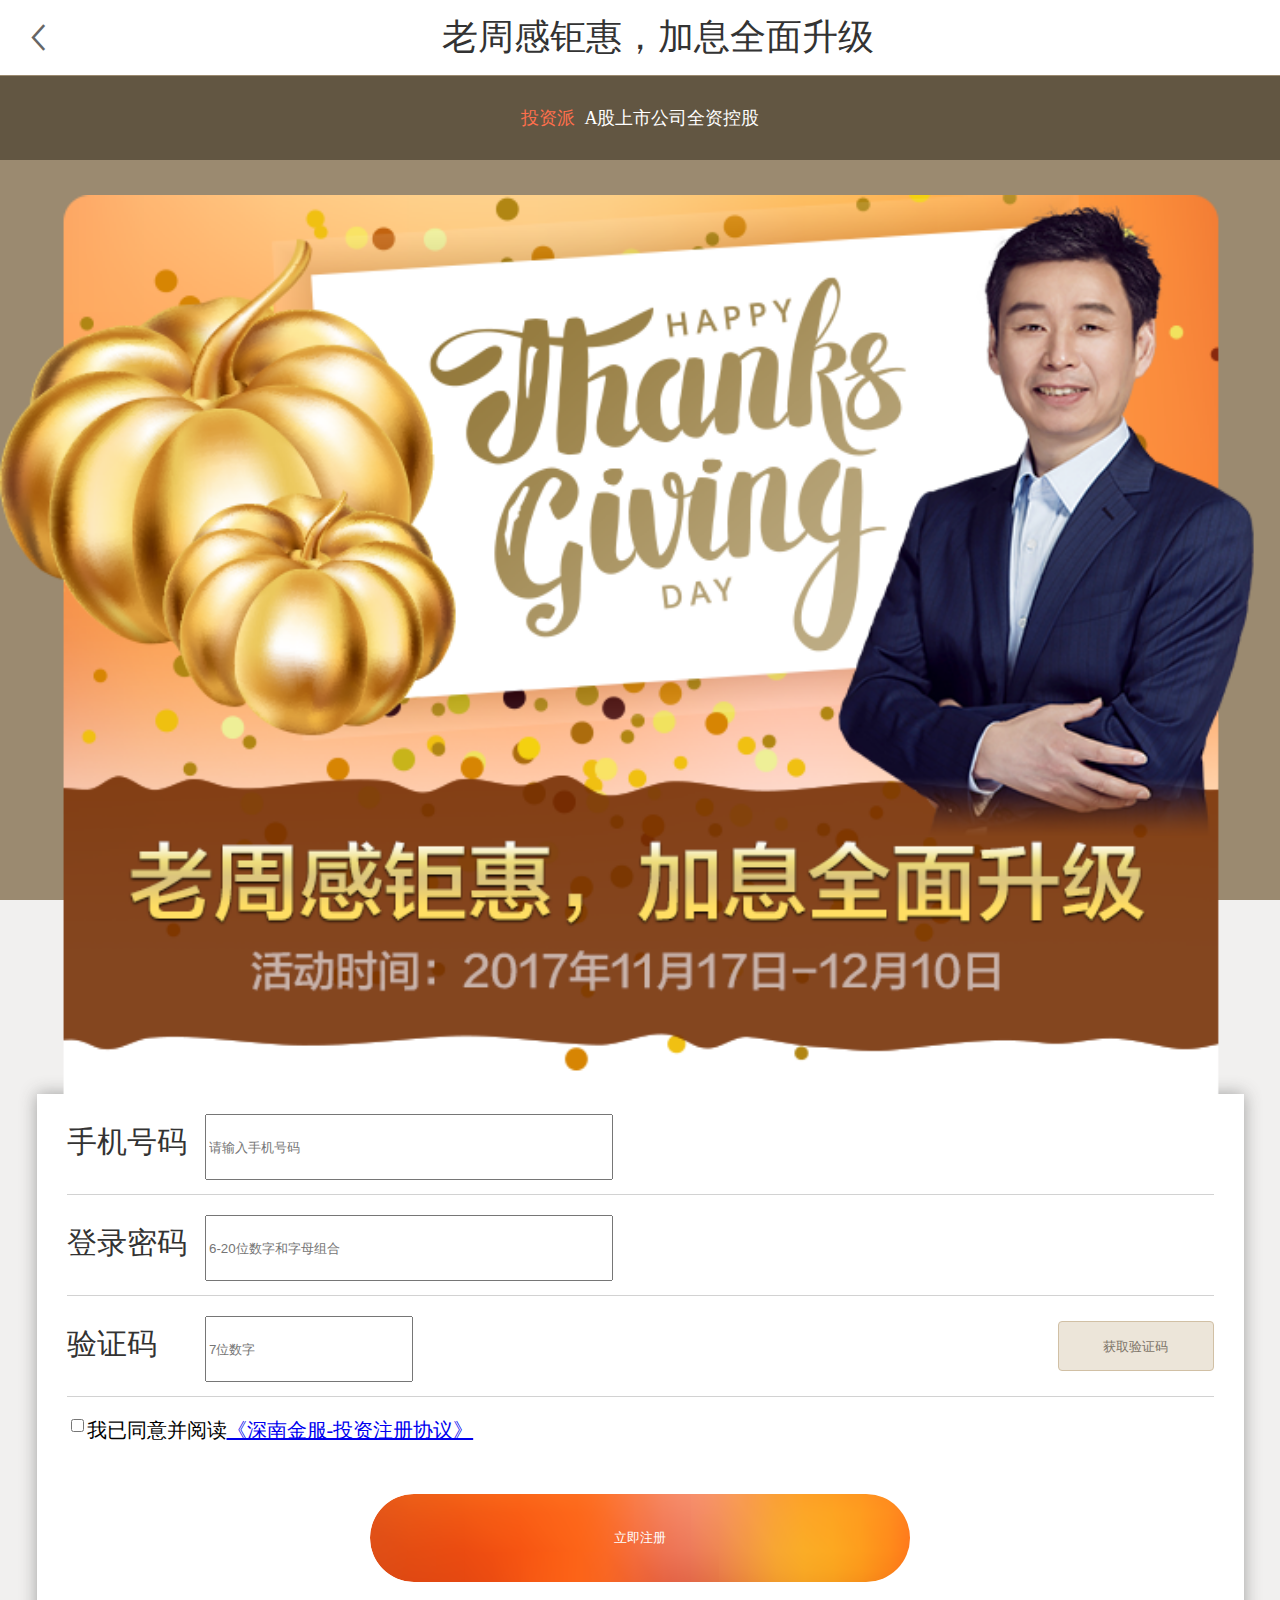
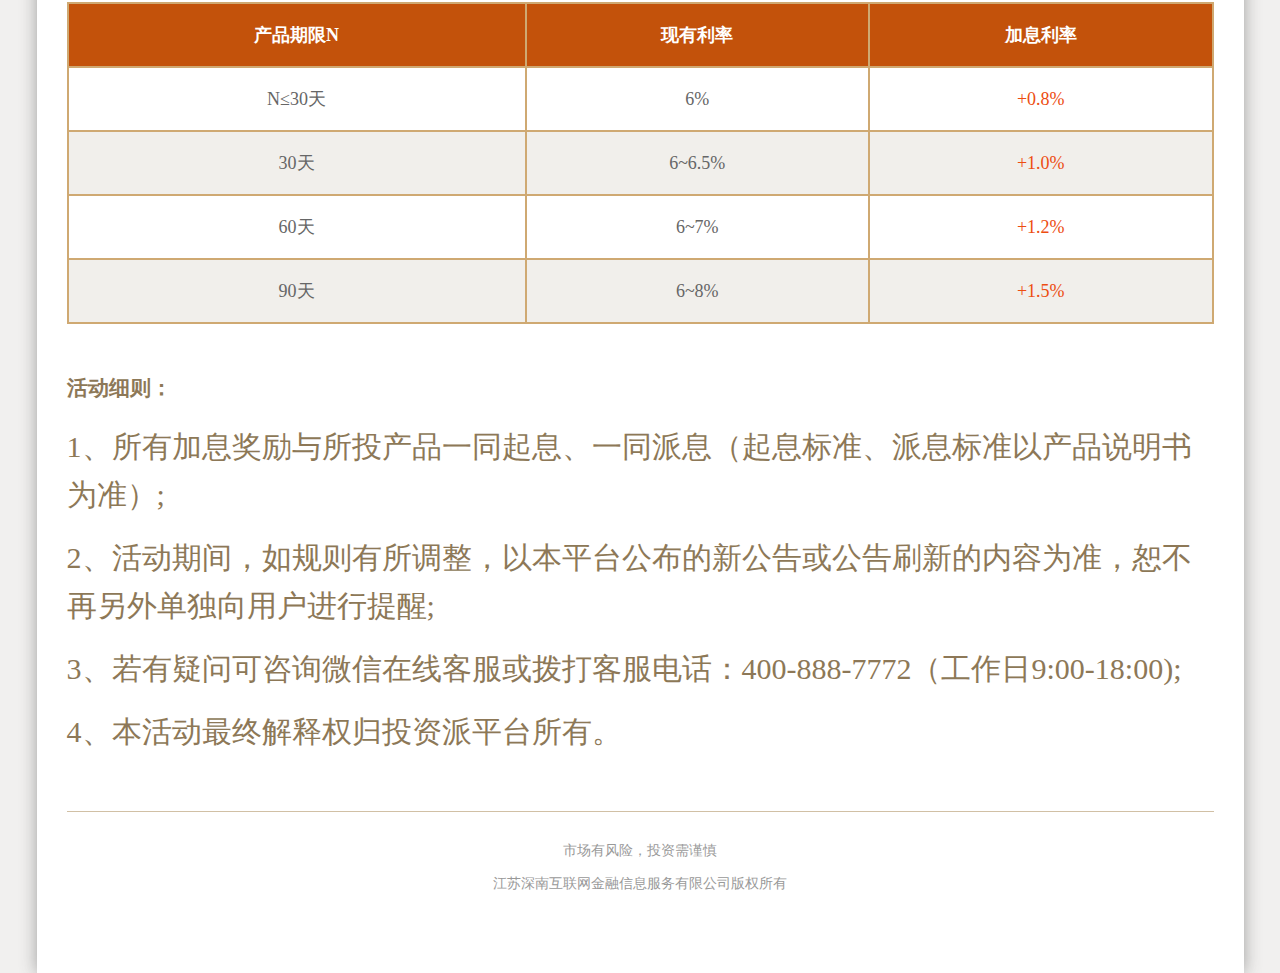
==== index.html @ 1e264dfa "手机页面测试" ====
<!DOCTYPE html>
<html lang="en">
<head>
    <meta charset="UTF-8">
    <title>活动落地页</title>
    <meta name="viewport" content="width=device-width,minimum-scale=1.0,maximum-scale=1.0,user-scalable=no,minimal-ui">
    <link rel="stylesheet" href="./css/index.css"/>
</head>
<body>
<div class="body-bg"><!--填充色--></div>
<div class="header">
    <a href="#">
        <i class="icon-font icon-next"></i>
    </a>
    <h1>老周感钜惠，加息全面升级</h1>
</div>
<div class="logo-title">
    <span>投资派</span>A股上市公司全资控股
</div>
<div class="content">
    <img class="banner" src="./images/banner.png">
    <div class="content-main">
        <form class="reg-form">
            <div class="list">
                <label>手机号码</label>
                <input name="mobile" placeholder="请输入手机号码">
            </div>
            <div class="list">
                <label>登录密码</label>
                <input name="password" placeholder="6-20位数字和字母组合">
            </div>
            <div class="list">
                <label>验证码</label>
                <input name="password" style="width: 2rem" placeholder="7位数字">
                <button id="sendCodeBtn" class="btn">获取验证码</button>
            </div>
            <div class="agree">
                <label>
                    <input type="checkbox" name="agree" style="float:left;margin-top: 2px" />
                    我已同意并阅读<a href="#">《深南金服-投资注册协议》</a>
                </label>
            </div>
            <button type="submit" class="reg-btn" href="#">立即注册</button>
        </form>
        <div class="content-info">
            <table class="table">
                <thead>
                <tr>
                    <th>产品期限N</th>
                    <th>现有利率</th>
                    <th>加息利率</th>
                </tr>
                </thead>
                <tbody>
                <tr>
                    <td>N≤30天</td>
                    <td>6%</td>
                    <td>+0.8%</td>
                </tr>
                <tr>
                    <td>30天<N≤60天</td>
                    <td>6~6.5%</td>
                    <td>+1.0%</td>
                </tr>
                <tr>
                    <td>60天<N≤90天</td>
                    <td>6~7%</td>
                    <td>+1.2%</td>
                </tr>
                <tr>
                    <td>90天<N≤180天</td>
                    <td>6~8%</td>
                    <td>+1.5%</td>
                </tr>
                </tbody>
            </table>
            <h3 class="activity-title">活动细则：</h3>
            <ul class="activity-list">
                <li>1、所有加息奖励与所投产品一同起息、一同派息（起息标准、派息标准以产品说明书为准）;</li>
                <li>2、活动期间，如规则有所调整，以本平台公布的新公告或公告刷新的内容为准，恕不再另外单独向用户进行提醒;</li>
                <li>3、若有疑问可咨询微信在线客服或拨打客服电话：400-888-7772（工作日9:00-18:00);</li>
                <li>4、本活动最终解释权归投资派平台所有。</li>
            </ul>
            <div class="prompt">
                <p>市场有风险，投资需谨慎</p>
                <p>江苏深南互联网金融信息服务有限公司版权所有</p>
            </div>
        </div>

    </div>
</div>
<script src="./js/index.js"></script>
</body>
</html>
---- css/index.css ----
html, body {
    margin: 0;
    padding: 0;
}

html {
    font-size: 50px;
}

body {
    font-size: 18px;
    background-color: #f1f0ef;
}

@font-face {
    font-family: "icon-font";
    src: url('../font/iconfont.eot?t=1510730001631'); /* IE9*/
    src: url('../font/iconfont.eot?t=1510730001631#iefix') format('embedded-opentype'), /* IE6-IE8 */ url('[data-uri]') format('woff'),
    url('../font/iconfont.ttf?t=1510730001631') format('truetype'), /* chrome, firefox, opera, Safari, Android, iOS 4.2+*/ url('../font/iconfont.svg?t=1510730001631#icon-font') format('svg'); /* iOS 4.1- */
}

.icon-font {
    font-family: "icon-font" !important;
    font-size: 16px;
    font-style: normal;
    -webkit-font-smoothing: antialiased;
    -moz-osx-font-smoothing: grayscale;
}

.icon-next:before {
    content: "\e612";
}

/* 页面样式 */
.body-bg {
    position: absolute;
    width: 100%;
    top: 0.75rem;
    height: 8.25rem;
    background-color: #9b8a70;
    z-index: 0;
}

.header {
    height: 0.75rem;
    line-height: 0.75rem;
    padding: 0 0.2rem;
    background-color: #fff;
    border-bottom: 1px solid #ccc;
}

.logo-title {
    position: relative;
    height: 0.84rem;
    line-height: 0.84rem;
    text-align: center;
    color: #fff;
    background-color: #625642;
}

.logo-title span {
    margin: 0 .1rem 0 0;
    color: #ff6f4c;
}

.header .icon-font {
    float: left;
    color: #666;
    font-size: 0.36rem;
}

.header h1 {
    margin: 0;
    color: #333;
    font-size: 0.36rem;
    text-align: center;
    font-weight: normal;
}

.content {
    position: relative;
    height: 10rem;
    margin: 0.35rem 0 0;
}

.content img.banner {
    width: 100%;
    display: block;
}

.content .content-main {
    margin: -1px .365rem 0;
    background-color: #fff;
    box-shadow: 0 0 16px rgba(60,60,60,.45);
}

.content .reg-form {
    padding: 0 .3rem;
    margin: 0 0 20px;
}

content .reg-form .list {
    font-size: .3rem;
}

.content .reg-form .list {
    position: relative;
    padding: 0.20rem 0;
    height: .6rem;
    line-height: 0.2rem;
    border-bottom: 1px solid #d2d2d2;
}

.content .reg-form .list label {
    font-size: 0.3rem;
    display: inline-block;
    width: 1.34rem;
    color: #333;
}

.content .reg-form .list input {
    height: .6rem;
    width: 4rem;
    margin: 0 0 .1rem;
}

.content .reg-form .list .btn {
    position: absolute;
    right: 0;
    top: .25rem;
    border: 1px solid #d1c0a5;
    background-color: #ece5d9;
    border-radius: 4px;
    color: #7c7468;
    width: 1.56rem;
    height: .5rem;
    line-height: 1;
    text-align: center;
}

.content .reg-form .agree {
    margin: .2rem 0 .5rem;
    font-size: .2rem;
}

.content .content-info {
    padding: 0 .3rem .5rem;
}

.content .content-img {
    margin: 0 0 .5rem;
}

.content .table {
    width: 100%;
    margin: 0 0 .5rem;
    border-top: 2px solid #cfa972;
    border-left: 2px solid #cfa972;
    text-align: center;
    border-collapse: collapse;
    border-spacing: 0;
}

.content .table tr td, .content .table tr th {
    border-bottom: 2px solid #cfa972;
    border-right: 2px solid #cfa972;
    height: 0.6rem;
}

.content .table tr th {
    color: #fff;
    background-color: #c3520b;
}

.content .table tr th:nth-child(1) {
    width: 40%;
}

.content .table tr th:nth-child(2) {
    width: 30%;
}

.content .table tr th:nth-child(3) {
    width: 40%;
}

.content .table tr td {
    color: #666;
}

.content .table tr td:last-child {
    color: #ed4d11;
}

.content .table tr:nth-child(2n) td {
    background-color: #f1efeb;
}

.content .activity-title, .content .activity-list {
    color: #8d7857;

}

.content .activity-list {
    list-style: none;
    margin: 0;
    padding: 0 0 .4rem;
    line-height: 1.6;
    border-bottom: 1px solid #d1c0a5;
}

.content .activity-list li {
    margin: 0 0 .15rem;
}

.content .prompt, .content .activity-list {
    font-size: .3rem;
    margin: 0 0 .3rem;
}

.content .prompt {
    color: #999;
    text-align: center;
}

.content .prompt p {
    margin: 0 0 .15rem;
    font-size: 14px;
}

.content .reg-btn, .content .download-btn {
    display: block;
    border-radius: 0.5rem;
    width: 5.4rem;
    height: .88rem;
    margin: 0 auto .2rem;
    padding: 0;
    border: none;
    line-height: .88rem;
    text-align: center;
    text-decoration: none;
}

.content .reg-btn {
    background: url(../images/reg_btn_bg.png) no-repeat;
    background-size: cover;
    color: #fff;
}

.content .download-btn {
    background-color: #fcf8ef;
    border: 1px solid #ff6f4c;
    color: #ff562c;
}
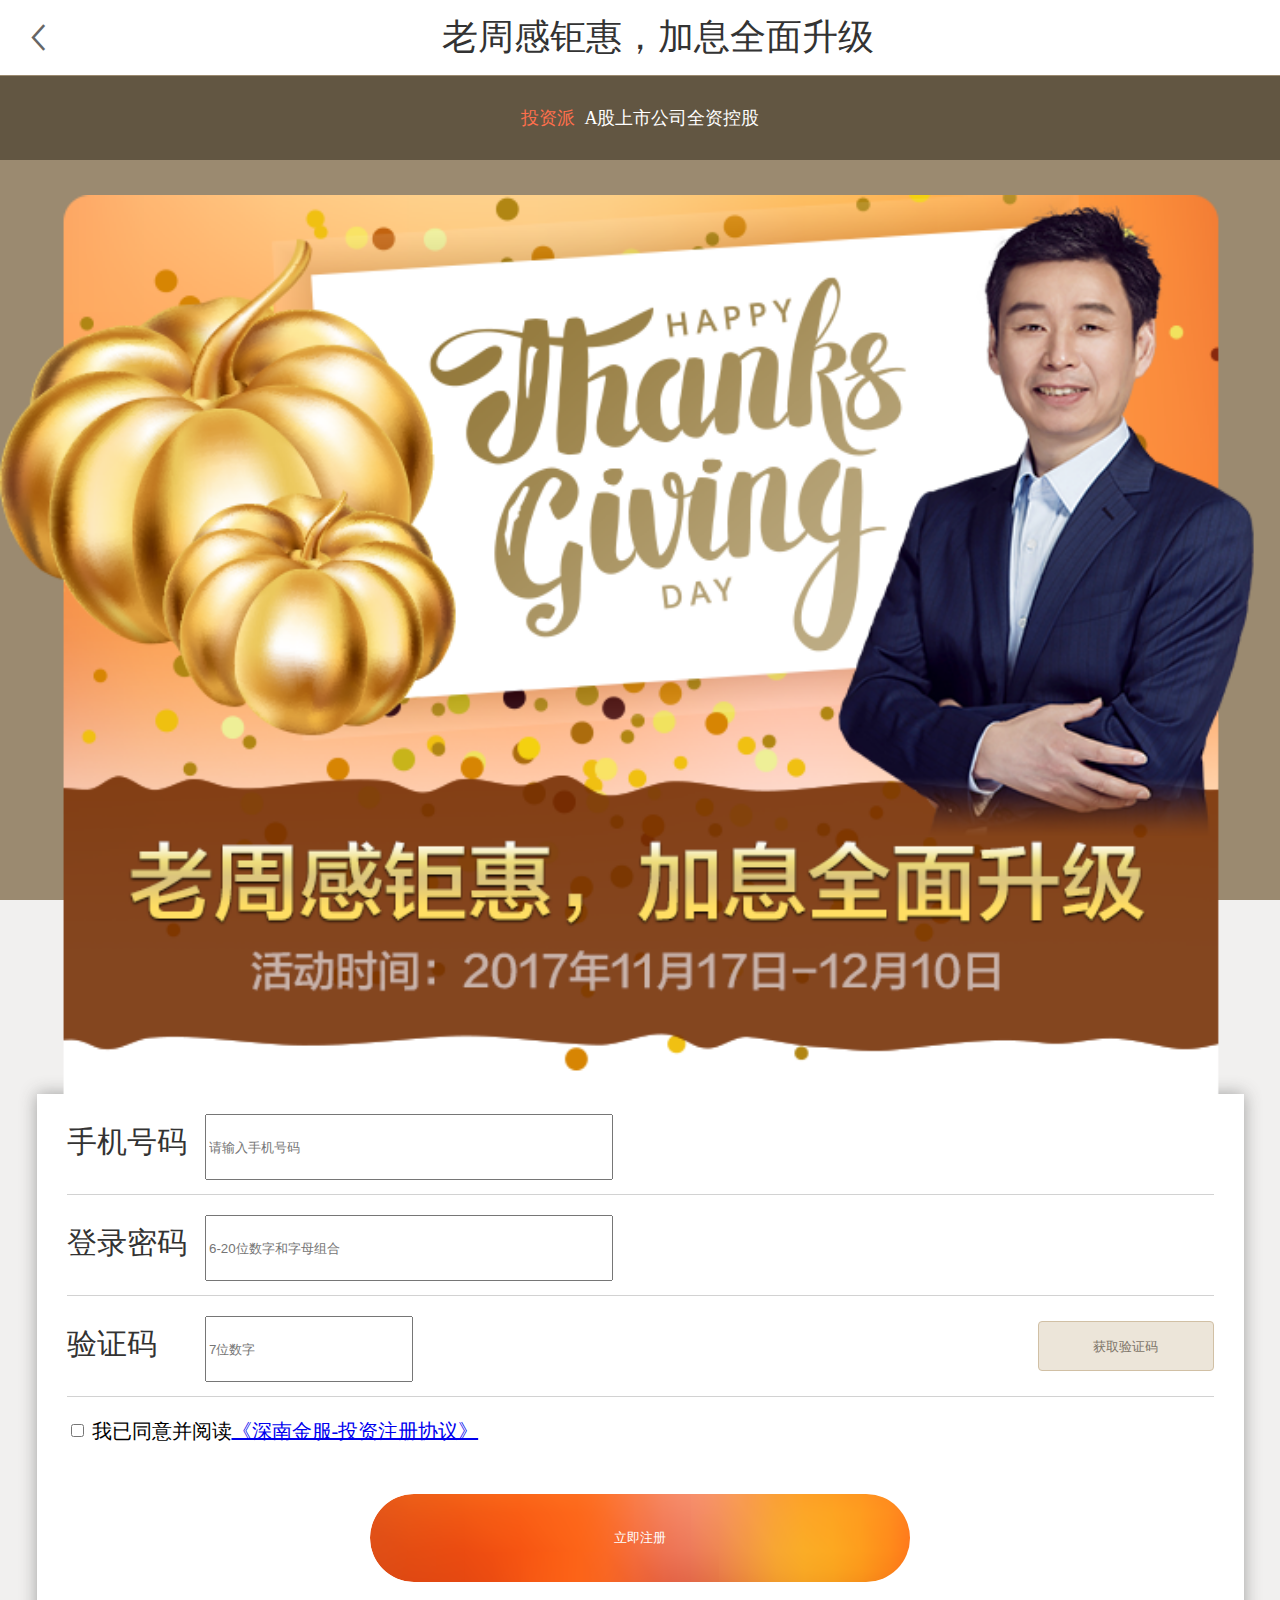
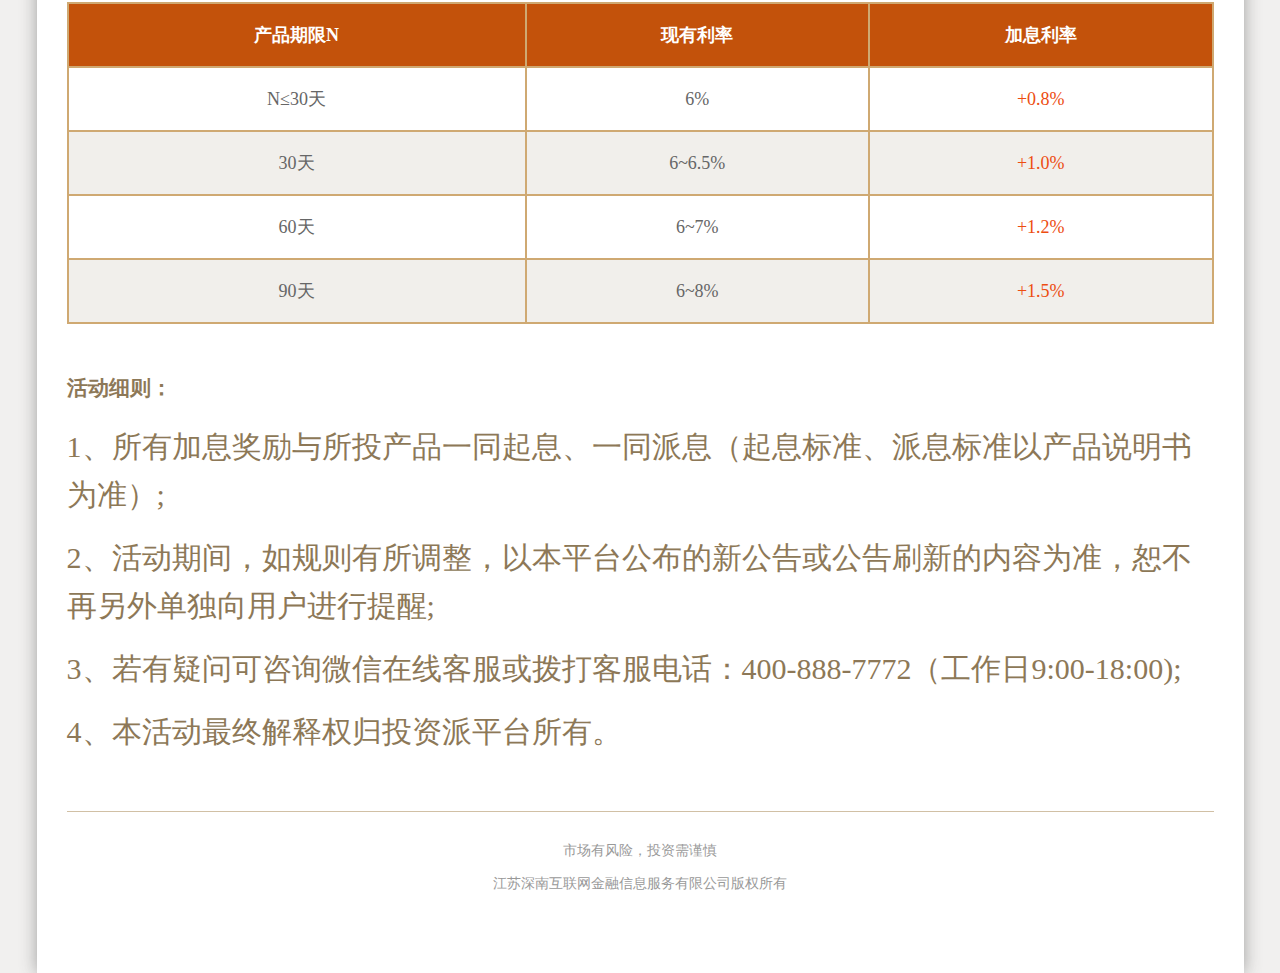
==== commit cbeb40b7: "样式调整" ====
--- a/index.html
+++ b/index.html
@@ -36,8 +36,8 @@
             </div>
             <div class="agree">
                 <label>
-                    <input type="checkbox" name="agree" style="float:left;margin-top: 2px" />
-                    我已同意并阅读<a href="#">《深南金服-投资注册协议》</a>
+                    <input type="checkbox" name="agree" class="read"/>
+                    <span class="read">我已同意并阅读<a href="#">《深南金服-投资注册协议》</a></span>
                 </label>
             </div>
             <button type="submit" class="reg-btn" href="#">立即注册</button>
--- a/css/index.css
+++ b/css/index.css
@@ -132,9 +132,10 @@
     background-color: #ece5d9;
     border-radius: 4px;
     color: #7c7468;
-    width: 1.56rem;
+    width: 1.76rem;
     height: .5rem;
     line-height: 1;
+    padding: 2px 0;
     text-align: center;
 }
 
@@ -142,7 +143,9 @@
     margin: .2rem 0 .5rem;
     font-size: .2rem;
 }
-
+.content .reg-form .agree .read{
+    vertical-align: middle;
+}
 .content .content-info {
     padding: 0 .3rem .5rem;
 }
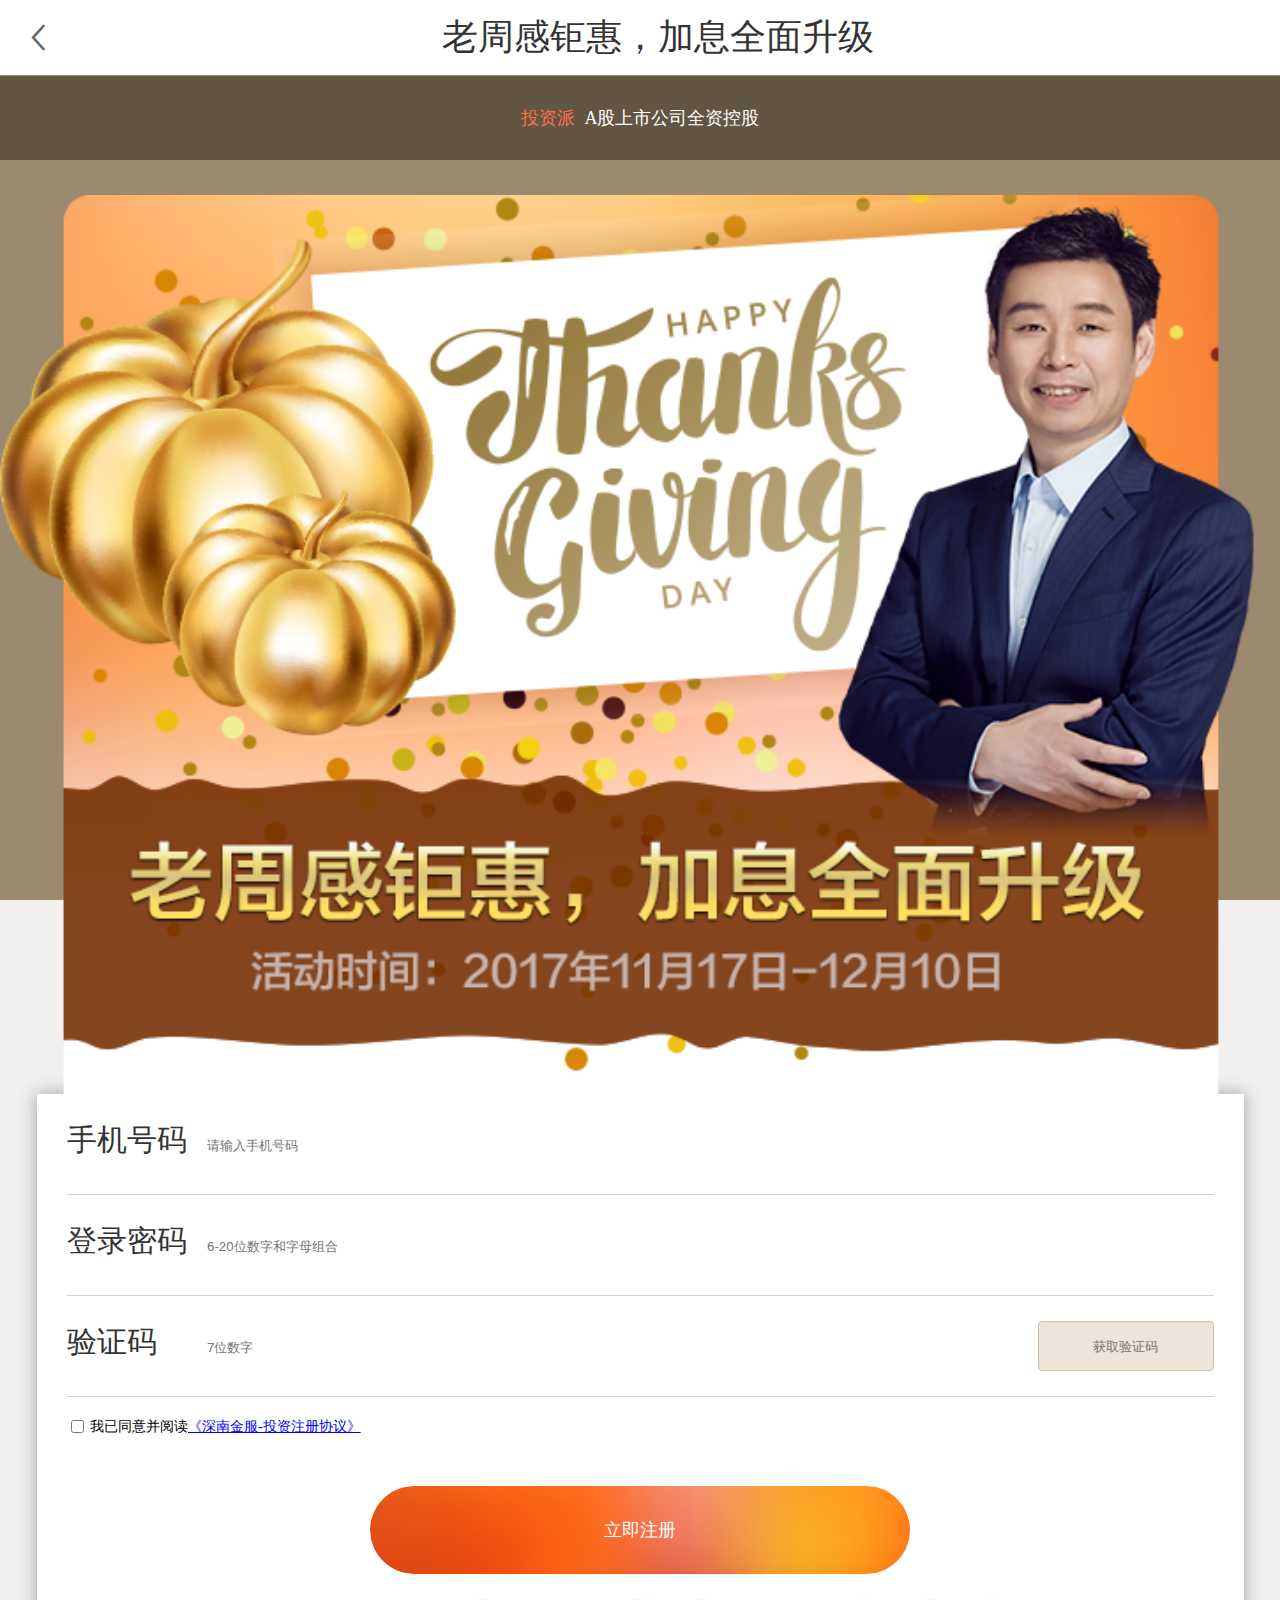
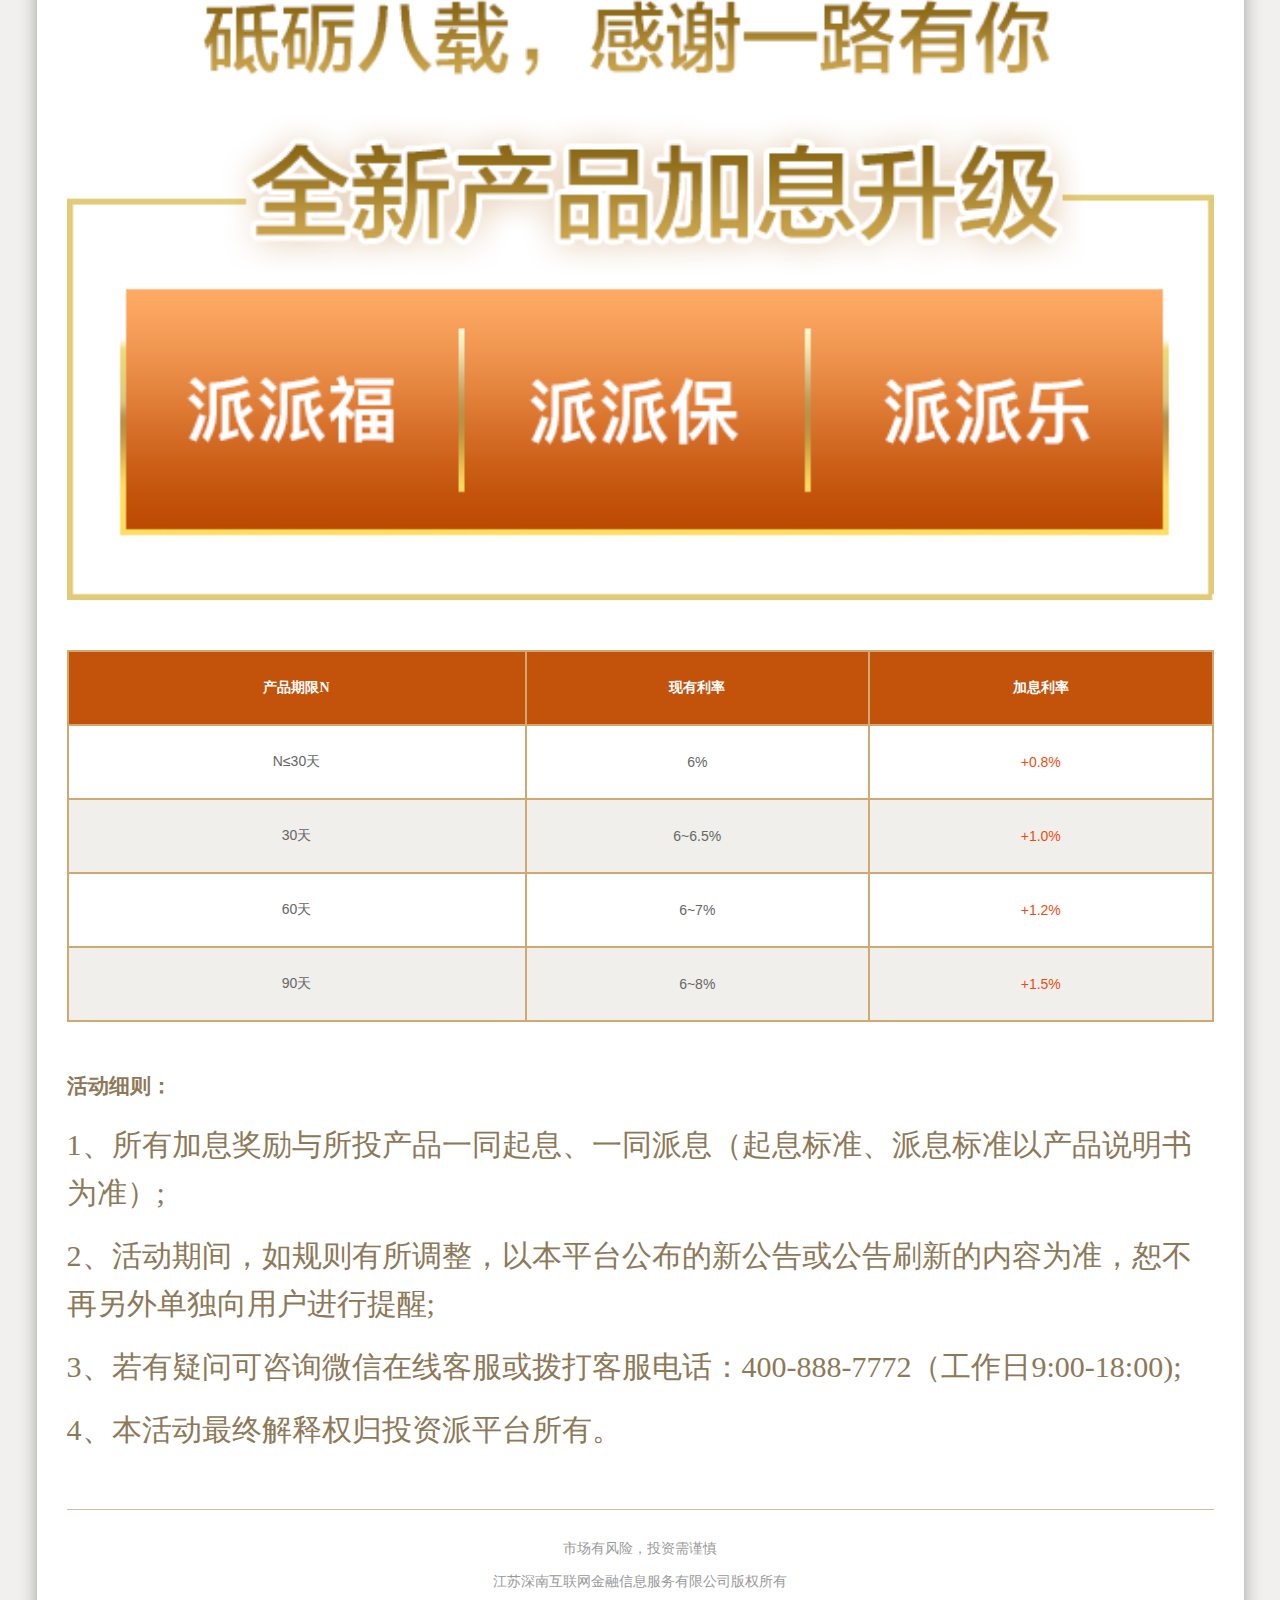
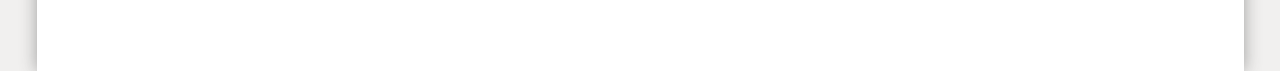
==== commit fa3db4fb: "fix" ====
--- a/index.html
+++ b/index.html
@@ -43,6 +43,7 @@
             <button type="submit" class="reg-btn" href="#">立即注册</button>
         </form>
         <div class="content-info">
+            <img class="banner content-img" src="./images/banner2.png">
             <table class="table">
                 <thead>
                 <tr>
--- a/css/index.css
+++ b/css/index.css
@@ -91,7 +91,7 @@
 .content .content-main {
     margin: -1px .365rem 0;
     background-color: #fff;
-    box-shadow: 0 0 16px rgba(60,60,60,.45);
+    box-shadow: 0 0 16px rgba(60, 60, 60, .45);
 }
 
 .content .reg-form {
@@ -122,6 +122,7 @@
     height: .6rem;
     width: 4rem;
     margin: 0 0 .1rem;
+    border: none;
 }
 
 .content .reg-form .list .btn {
@@ -141,13 +142,16 @@
 
 .content .reg-form .agree {
     margin: .2rem 0 .5rem;
-    font-size: .2rem;
-}
-.content .reg-form .agree .read{
+    font-size: 14px;
+}
+
+.content .reg-form .agree .read {
     vertical-align: middle;
 }
+
 .content .content-info {
     padding: 0 .3rem .5rem;
+    margin: 0 0 .5rem;
 }
 
 .content .content-img {
@@ -162,12 +166,13 @@
     text-align: center;
     border-collapse: collapse;
     border-spacing: 0;
+    font-size: 14px;
 }
 
 .content .table tr td, .content .table tr th {
     border-bottom: 2px solid #cfa972;
     border-right: 2px solid #cfa972;
-    height: 0.6rem;
+    height: 0.7rem;
 }
 
 .content .table tr th {
@@ -189,6 +194,7 @@
 
 .content .table tr td {
     color: #666;
+    font-family: Arial, sans-serif;
 }
 
 .content .table tr td:last-child {
@@ -239,6 +245,7 @@
     margin: 0 auto .2rem;
     padding: 0;
     border: none;
+    font-size: 18px;
     line-height: .88rem;
     text-align: center;
     text-decoration: none;
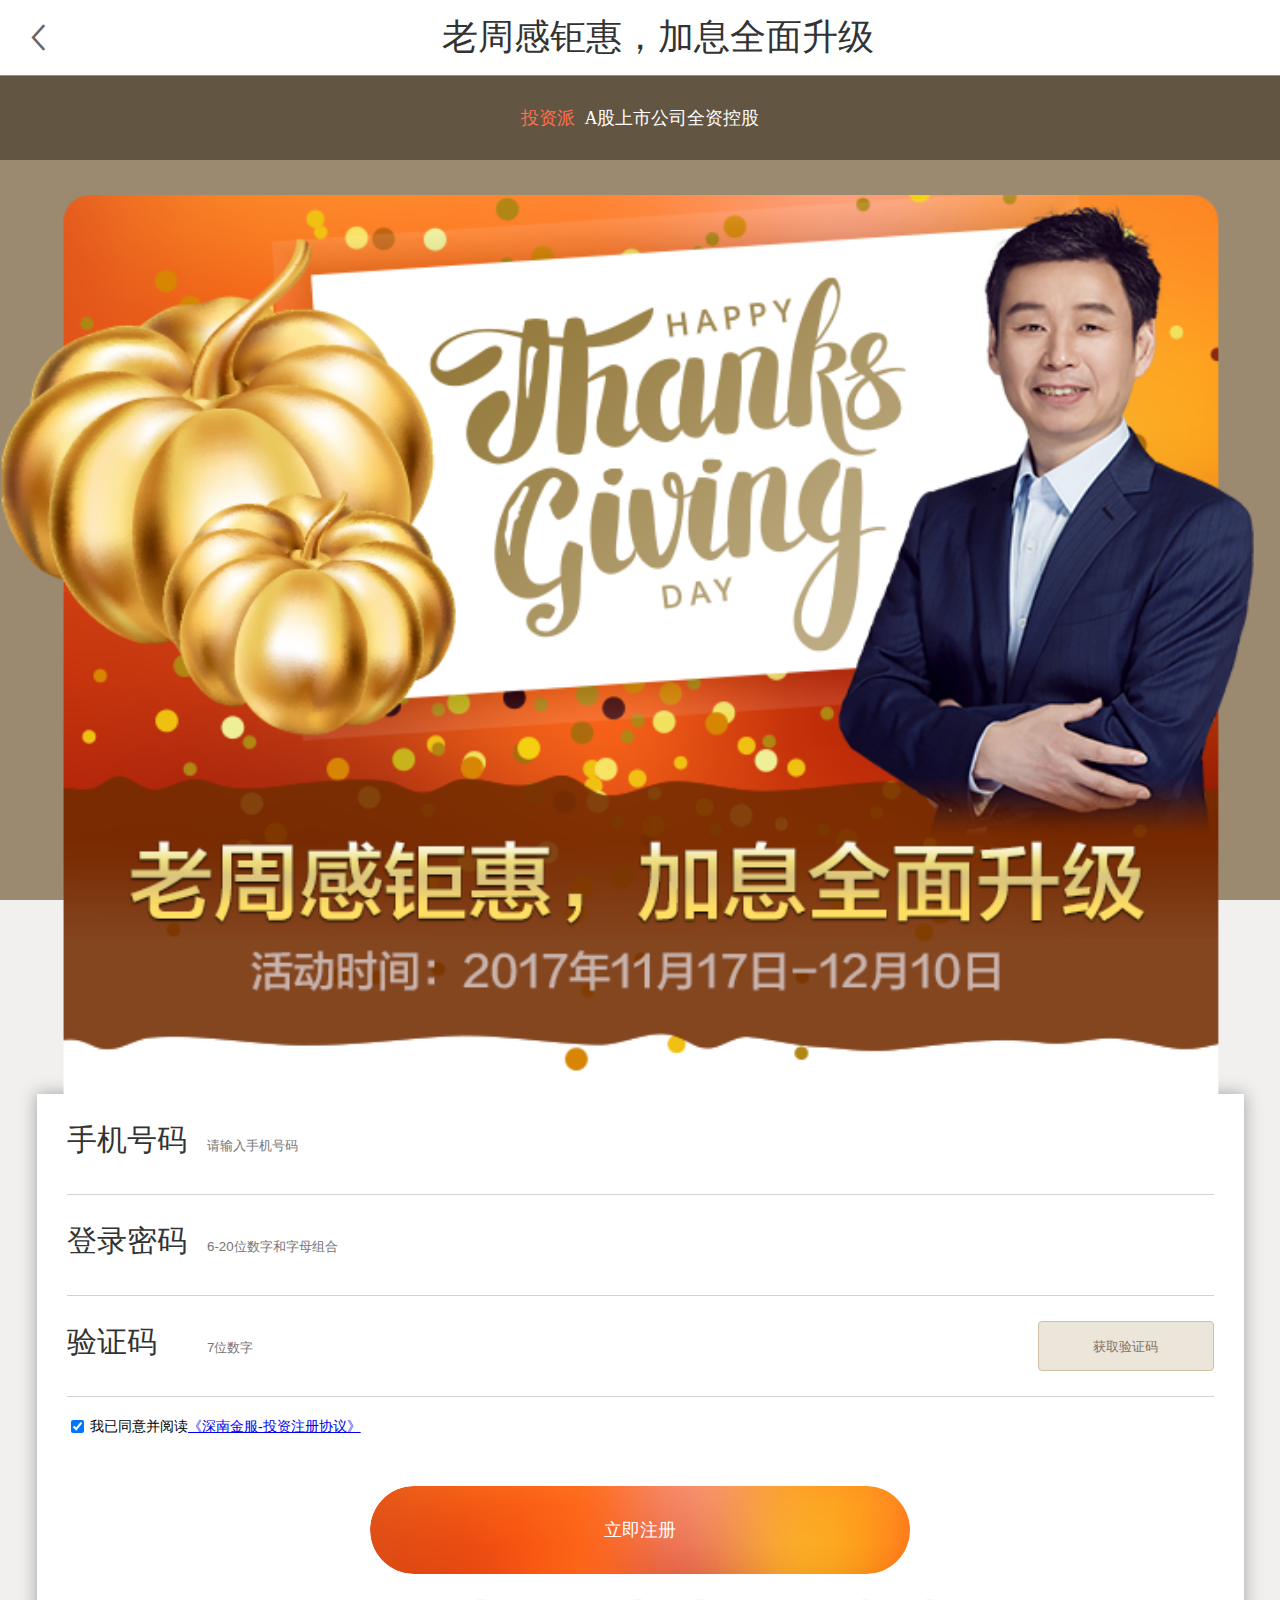
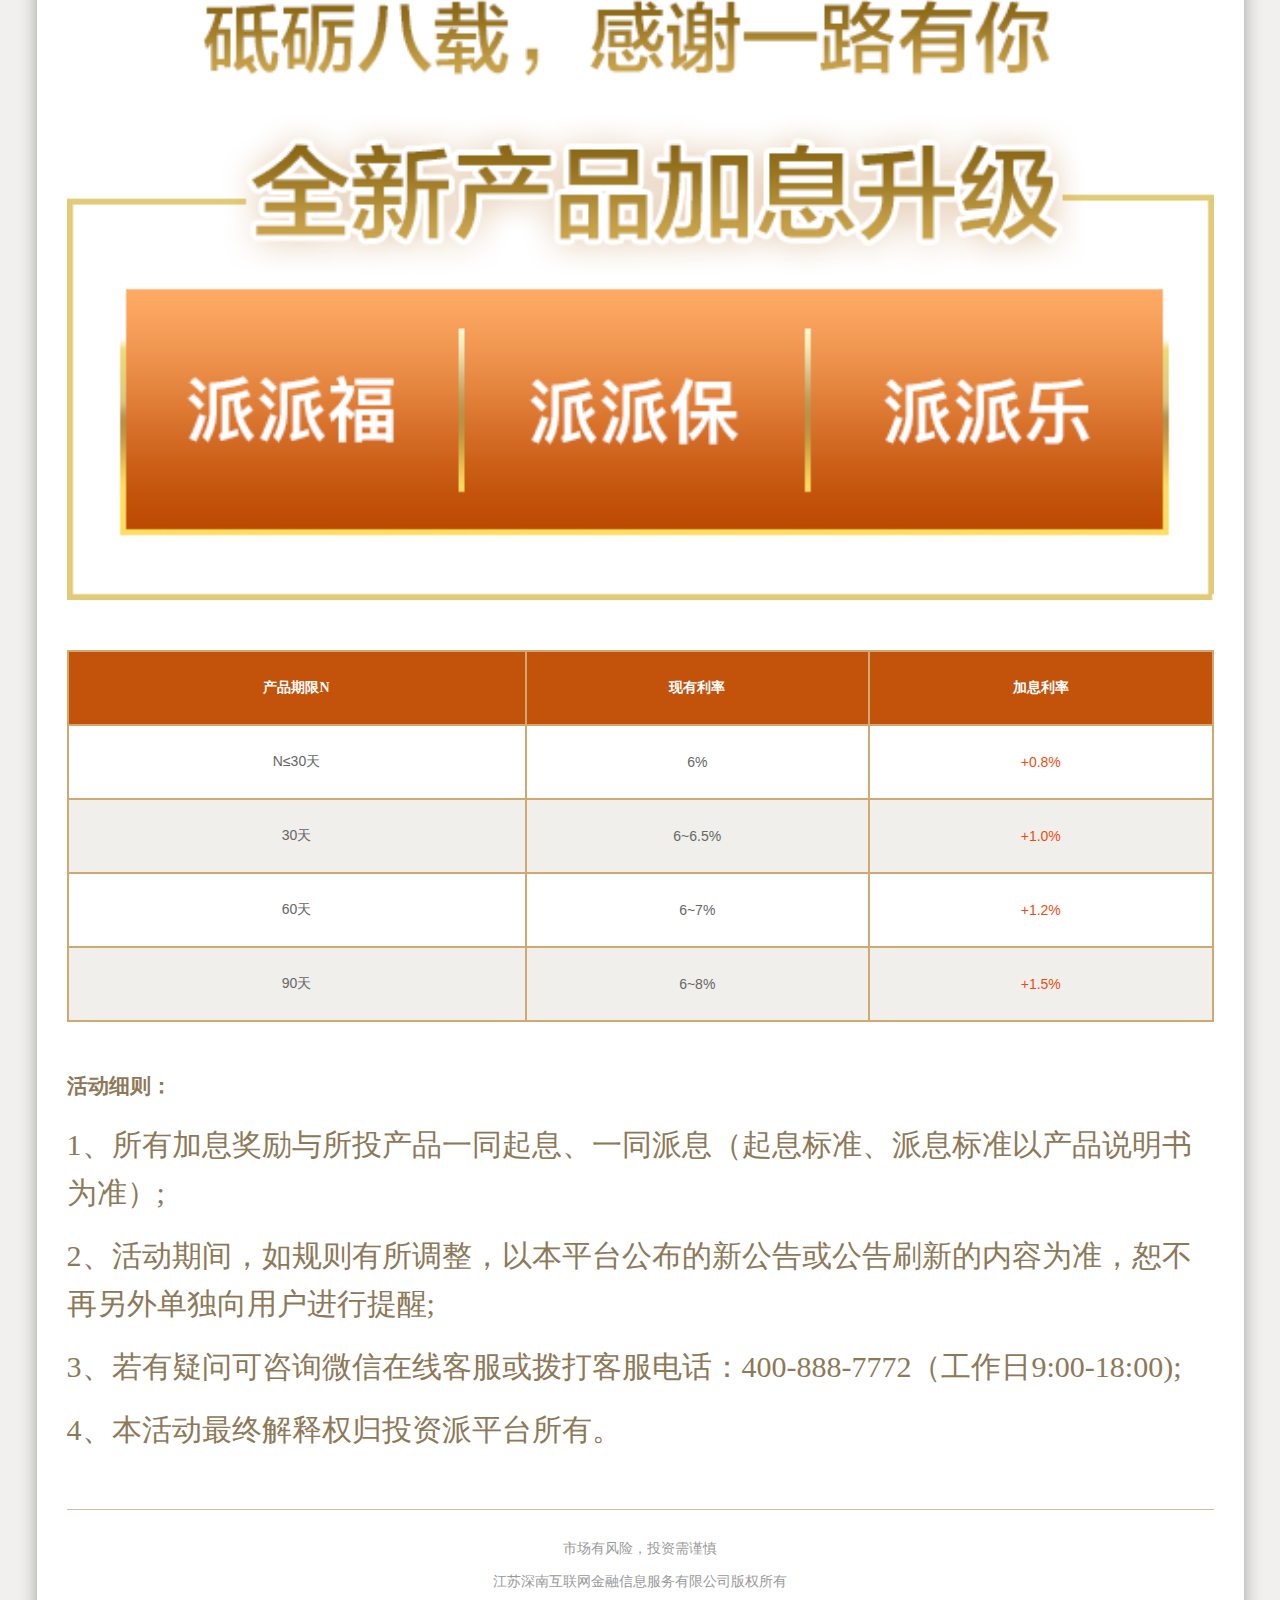
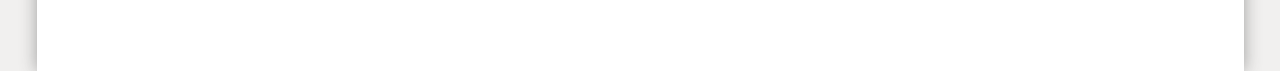
==== commit b5aeb3c1: "fix" ====
--- a/index.html
+++ b/index.html
@@ -20,23 +20,23 @@
 <div class="content">
     <img class="banner" src="./images/banner.png">
     <div class="content-main">
-        <form class="reg-form">
+        <form class="reg-form" id="regForm">
             <div class="list">
                 <label>手机号码</label>
-                <input name="mobile" placeholder="请输入手机号码">
+                <input id="userMobile" name="mobile" placeholder="请输入手机号码">
             </div>
             <div class="list">
                 <label>登录密码</label>
-                <input name="password" placeholder="6-20位数字和字母组合">
+                <input id="userPassword" name="password" placeholder="6-20位数字和字母组合">
             </div>
             <div class="list">
                 <label>验证码</label>
-                <input name="password" style="width: 2rem" placeholder="7位数字">
+                <input id="code" name="code" style="width: 2rem" placeholder="7位数字">
                 <button id="sendCodeBtn" class="btn">获取验证码</button>
             </div>
             <div class="agree">
                 <label>
-                    <input type="checkbox" name="agree" class="read"/>
+                    <input id="agreeCheckbox" type="checkbox" checked name="agree" class="read"/>
                     <span class="read">我已同意并阅读<a href="#">《深南金服-投资注册协议》</a></span>
                 </label>
             </div>
@@ -90,6 +90,9 @@
 
     </div>
 </div>
+<script src="./js/jquery-1.12.4.min.js"></script>
+<script src="./js/plugins/jquery.validate.min.js"></script>
+<script src="./js/plugins/jquery.CountDown.js"></script>
 <script src="./js/index.js"></script>
 </body>
 </html>--- a/css/index.css
+++ b/css/index.css
@@ -89,7 +89,7 @@
 }
 
 .content .content-main {
-    margin: -1px .365rem 0;
+    margin: -1px .365rem .5rem;
     background-color: #fff;
     box-shadow: 0 0 16px rgba(60, 60, 60, .45);
 }
@@ -151,7 +151,6 @@
 
 .content .content-info {
     padding: 0 .3rem .5rem;
-    margin: 0 0 .5rem;
 }
 
 .content .content-img {
